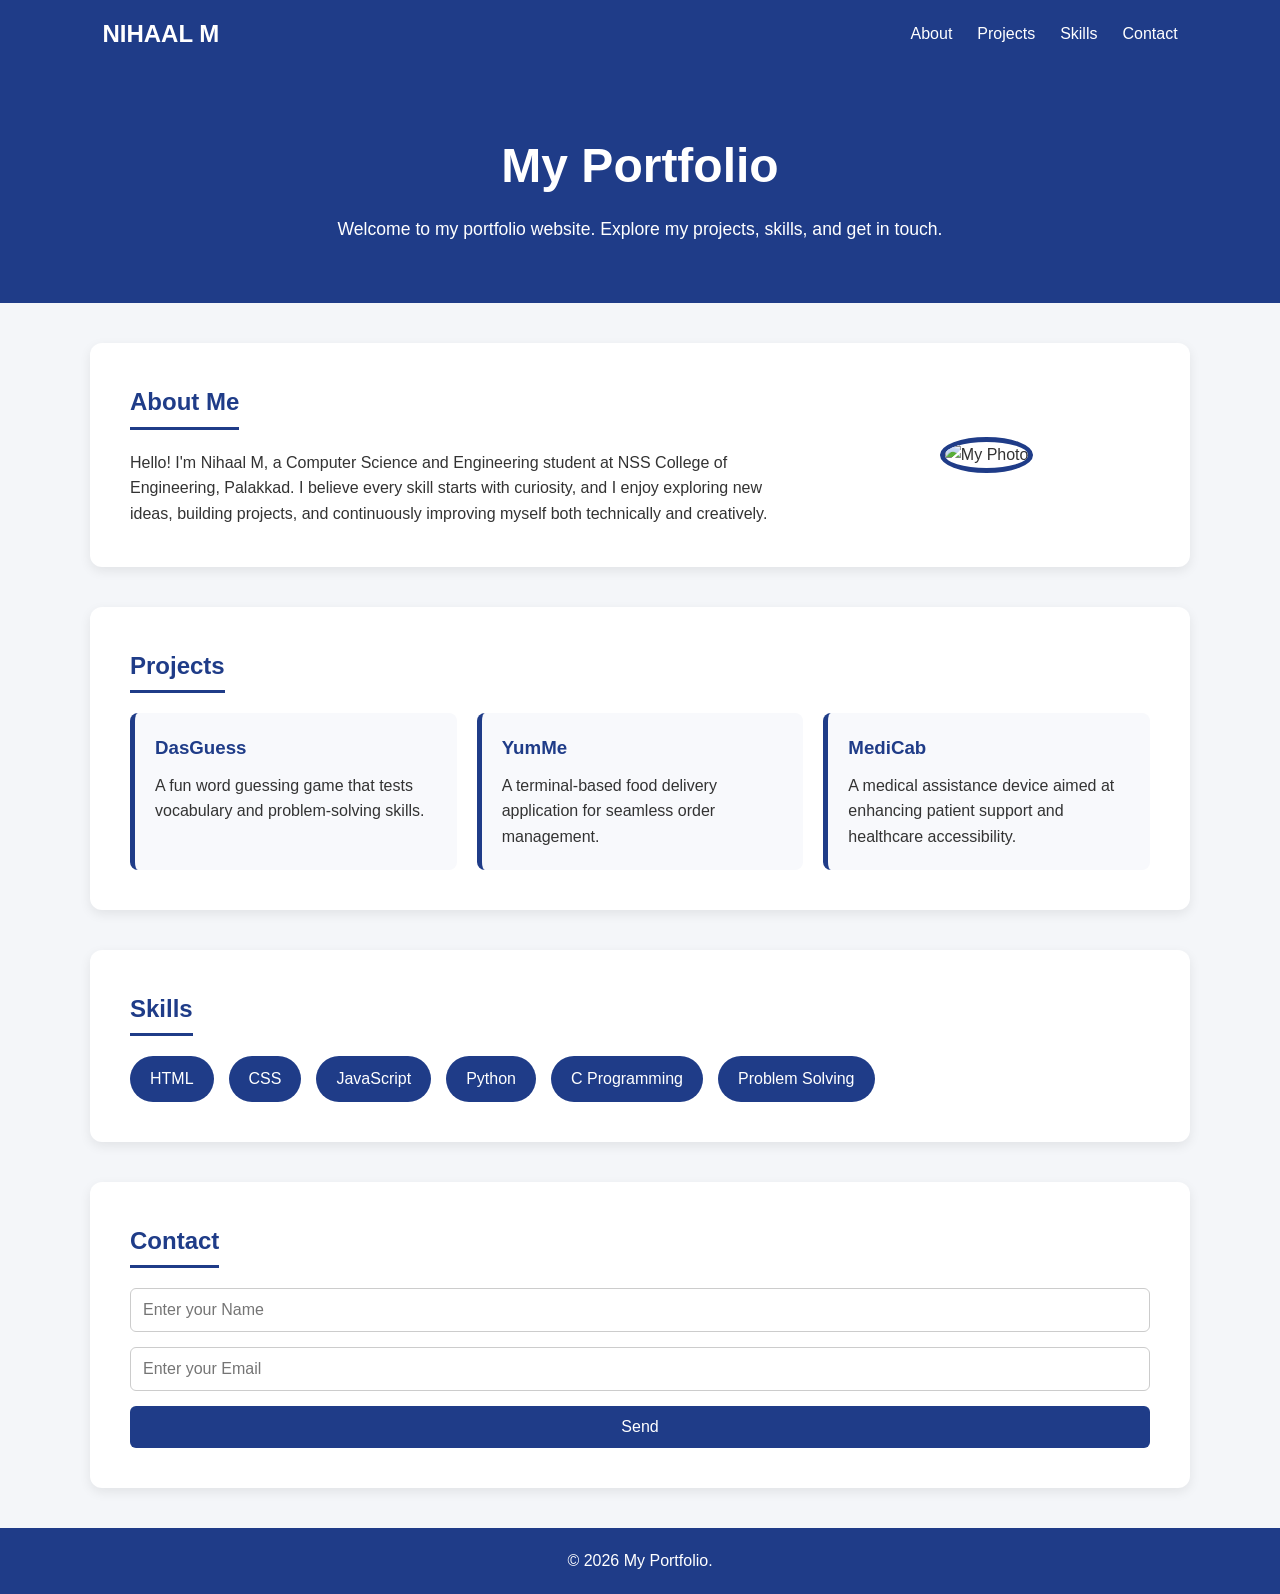
==== index.html @ 8a7f4cd3 "Initial commit" ====
<!DOCTYPE html>
<html lang="en">
<head>
    <meta charset="UTF-8">
    <meta name="viewport" content="width=device-width, initial-scale=1.0">
    <title>My Portfolio</title>
    <link rel="stylesheet" href="style.css">
</head>
<body>

    <!-- Navigation Bar -->
    <nav class="navbar">
        <div class="logo">NIHAAL M</div>

        <div class="menu-toggle" id="menu-toggle">
            ☰
        </div>

        <ul class="nav-links" id="nav-links">
            <li><a href="#about">About</a></li>
            <li><a href="#projects">Projects</a></li>
            <li><a href="#skills">Skills</a></li>
            <li><a href="#contact">Contact</a></li>
        </ul>
    </nav>

    <!-- Header -->
    <header>
        <h1>My Portfolio</h1>
        <p>Welcome to my portfolio website. Explore my projects, skills, and get in touch.</p>
    </header>

    <!-- About -->
    <section id="about">
        <div class="about-content">

            <div class="about-text">
                <h2>About Me</h2>
                <p>
                    Hello! I'm Nihaal M, a Computer Science and Engineering student at NSS College of Engineering, Palakkad.
                    I believe every skill starts with curiosity, and I enjoy exploring new ideas,
                    building projects, and continuously improving myself both technically and creatively.
                </p>
            </div>

            <div class="about-image">
                <img src="https://cdn.pixabay.com/photo/2024/10/03/12/38/lake-9093587_1280.png" alt="My Photo">
            </div>

        </div>
    </section>

    <!-- Projects -->
    <section id="projects">
        <h2>Projects</h2>

        <div class="project-list">

            <div class="project-card">
                <h3>DasGuess</h3>
                <p>
                    A fun word guessing game that tests vocabulary and problem-solving skills.
                </p>
            </div>

            <div class="project-card">
                <h3>YumMe</h3>
                <p>
                    A terminal-based food delivery application for seamless order management.
                </p>
            </div>

            <div class="project-card">
                <h3>MediCab</h3>
                <p>
                    A medical assistance device aimed at enhancing patient support and healthcare accessibility.
                </p>
            </div>

        </div>
    </section>

    <!-- Skills -->
    <section id="skills">
        <h2>Skills</h2>

        <ul class="skills-list">
            <li>HTML</li>
            <li>CSS</li>
            <li>JavaScript</li>
            <li>Python</li>
            <li>C Programming</li>
            <li>Problem Solving</li>
        </ul>
    </section>

    <!-- Contact -->
    <section id="contact">
        <h2>Contact</h2>

        <form id="contactForm">
            <input
                type="text"
                id="name"
                placeholder="Enter your Name"
                required
            >

            <input
                type="email"
                id="email"
                placeholder="Enter your Email"
                required
            >

            <button type="submit">Send</button>
        </form>
    </section>

    <!-- Footer -->
    <footer>
        <p>&copy; 2026 My Portfolio.</p>
    </footer>

    <script>

        // Mobile Navbar Toggle

        const toggleBtn = document.getElementById("menu-toggle");
        const navLinks = document.getElementById("nav-links");

        toggleBtn.addEventListener("click", () => {
            navLinks.classList.toggle("active");
        });

        // Contact Form Alert

        document.getElementById("contactForm")
            .addEventListener("submit", function (e) {

                e.preventDefault();

                const name = document.getElementById("name").value;
                const email = document.getElementById("email").value;

                alert(
                    `Details Submitted Successfully!\n\nName: ${name}\nEmail: ${email}`
                );

                this.reset();
            });

    </script>

</body>
</html>
---- style.css ----
/* Reset */

*{
    margin:0;
    padding:0;
    box-sizing:border-box;
}

/* Smooth Scrolling */

html{
    scroll-behavior:smooth;
}

/* Body */

body{
    font-family:'Segoe UI', Tahoma, Geneva, Verdana, sans-serif;
    background-color:#f4f6f9;
    color:#333;
    line-height:1.6;
}

/* Navbar */

.navbar{
    background:#1f3c88;
    color:white;
    display:flex;
    justify-content:space-between;
    align-items:center;
    padding:15px 8%;
    position:sticky;
    top:0;
    z-index:1000;
}

.logo{
    font-size:1.5rem;
    font-weight:bold;
}

.nav-links{
    list-style:none;
    display:flex;
    gap:25px;
}

.nav-links a{
    text-decoration:none;
    color:white;
    font-weight:500;
    transition:0.3s;
}

.nav-links a:hover{
    color:#dce6ff;
}

.menu-toggle{
    display:none;
    font-size:1.8rem;
    cursor:pointer;
}

/* Header */

header{
    background:#1f3c88;
    color:white;
    text-align:center;
    padding:60px 20px;
}

header h1{
    font-size:3rem;
    margin-bottom:10px;
}

header p{
    font-size:1.1rem;
}

/* Sections */

section{
    max-width:1100px;
    margin:40px auto;
    padding:40px;
    background:white;
    border-radius:12px;
    box-shadow:0 4px 12px rgba(0,0,0,0.08);
}

section h2{
    margin-bottom:20px;
    color:#1f3c88;
    border-bottom:3px solid #1f3c88;
    display:inline-block;
    padding-bottom:5px;
}

/* About */

.about-content{
    display:flex;
    align-items:center;
    justify-content:space-between;
    gap:40px;
}

.about-text{
    flex:2;
}

.about-image{
    flex:1;
    text-align:center;
}

.about-image img{
    width:220px;
    height:220px;
    border-radius:50%;
    object-fit:cover;
    border:5px solid #1f3c88;
}

/* Projects */

.project-list{
    display:flex;
    gap:20px;
    flex-wrap:wrap;
}

.project-card{
    flex:1;
    min-width:250px;
    background:#f8f9fc;
    padding:20px;
    border-left:5px solid #1f3c88;
    border-radius:8px;
    transition:0.3s;
}

.project-card:hover{
    transform:translateY(-5px);
}

.project-card h3{
    margin-bottom:10px;
    color:#1f3c88;
}

/* Skills */

.skills-list{
    list-style:none;
    display:flex;
    flex-wrap:wrap;
    gap:15px;
}

.skills-list li{
    background:#1f3c88;
    color:white;
    padding:10px 20px;
    border-radius:25px;
}

/* Contact */

form{
    display:flex;
    flex-direction:column;
    gap:15px;
}

input{
    padding:12px;
    border:1px solid #ccc;
    border-radius:6px;
    font-size:1rem;
}

button{
    background:#1f3c88;
    color:white;
    border:none;
    padding:12px;
    border-radius:6px;
    cursor:pointer;
    font-size:1rem;
    transition:0.3s;
}

button:hover{
    background:#16306d;
}

/* Footer */

footer{
    text-align:center;
    padding:20px;
    background:#1f3c88;
    color:white;
    margin-top:40px;
}

/* Responsive Design */

@media (max-width:768px){

    .menu-toggle{
        display:block;
    }

    .nav-links{
        display:none;
        position:absolute;
        top:60px;
        left:0;
        width:100%;
        background:#1f3c88;
        flex-direction:column;
        text-align:center;
        padding:20px 0;
        gap:15px;
    }

    .nav-links.active{
        display:flex;
    }

    header h1{
        font-size:2.2rem;
    }

    section{
        margin:20px;
        padding:25px;
    }

    .about-content{
        flex-direction:column;
        text-align:center;
    }

    .about-image img{
        width:180px;
        height:180px;
    }

    .project-list{
        flex-direction:column;
    }

    .project-card{
        width:100%;
    }

    .skills-list{
        justify-content:center;
    }
}
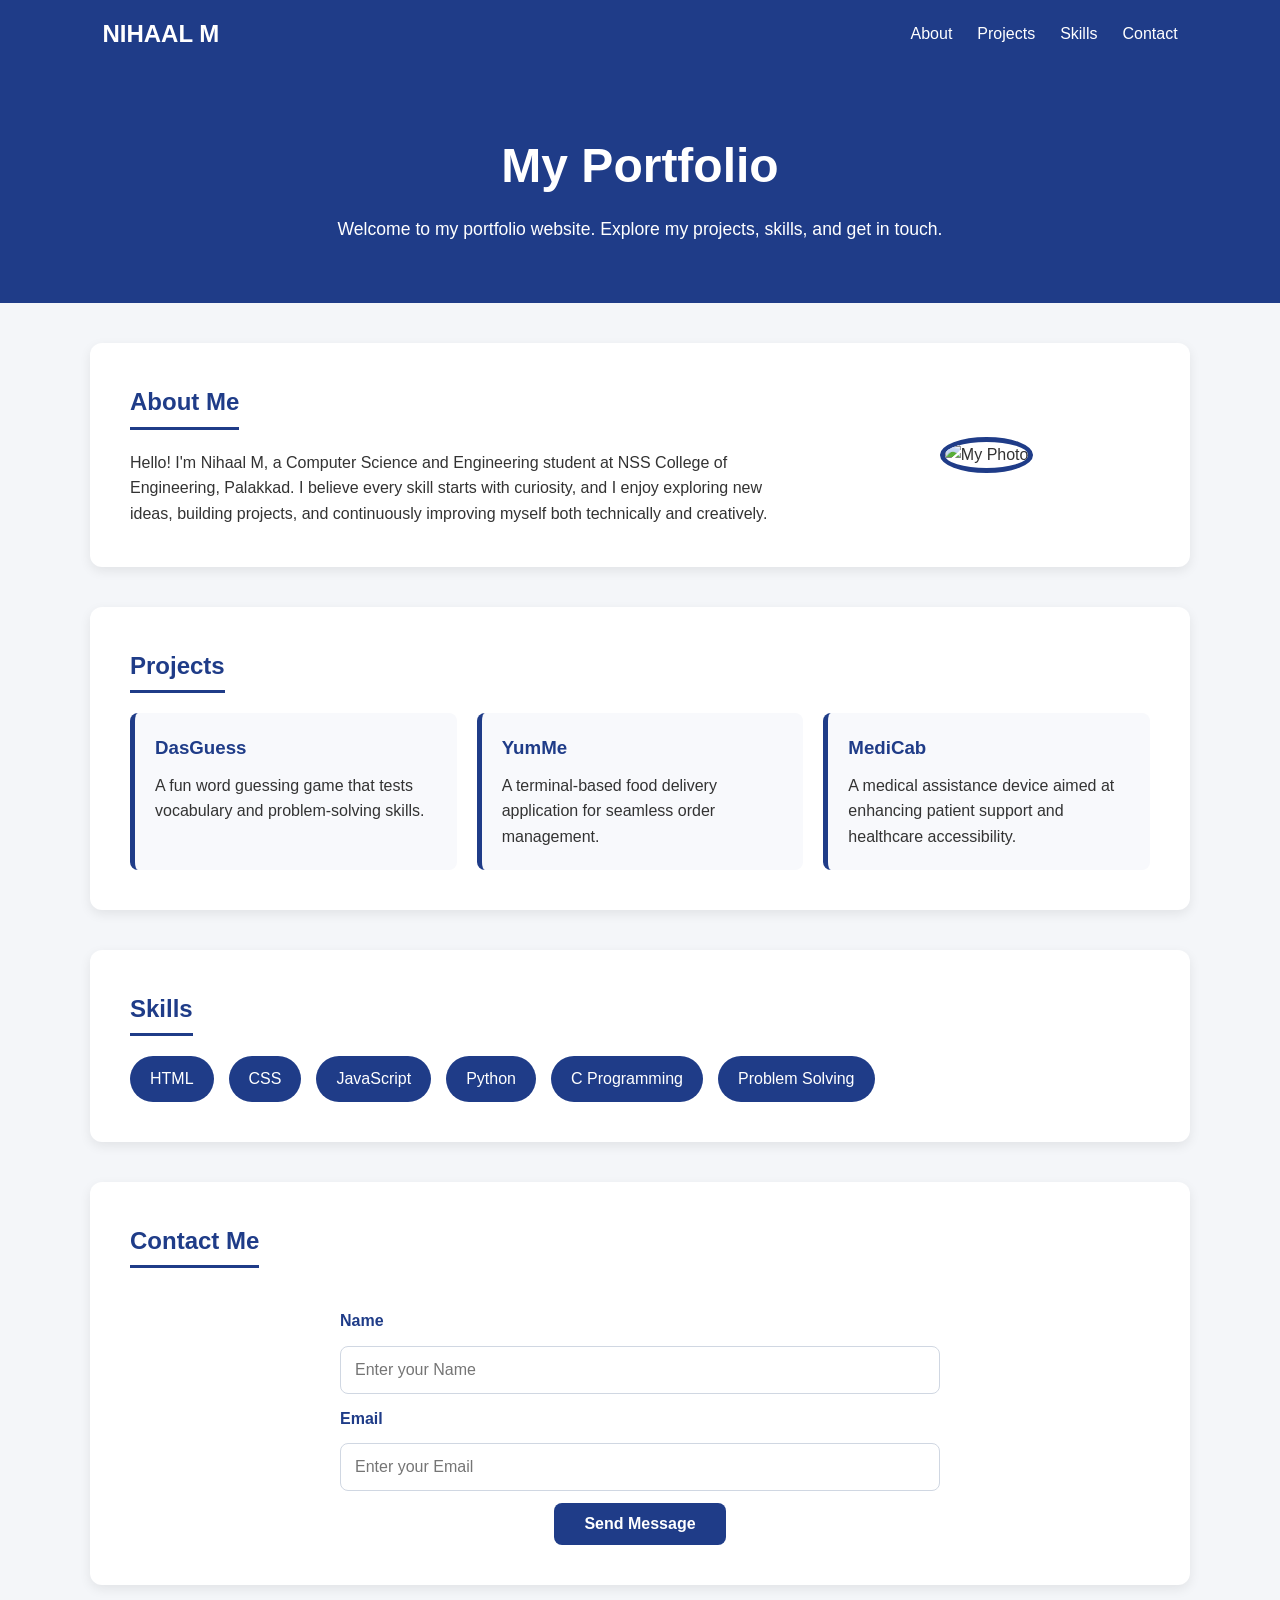
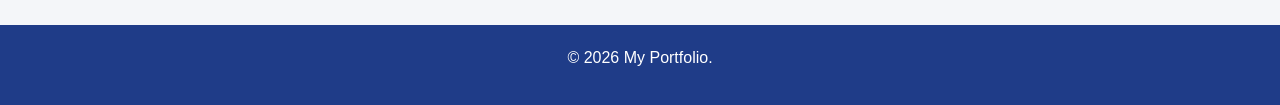
==== commit 8af6fef1: "latest update" ====
--- a/index.html
+++ b/index.html
@@ -5,6 +5,14 @@
     <meta name="viewport" content="width=device-width, initial-scale=1.0">
     <title>My Portfolio</title>
     <link rel="stylesheet" href="style.css">
+
+    <!-- Tailwind CSS -->
+    <script src="https://cdn.tailwindcss.com"></script>
+
+    <!-- React -->
+    <script src="https://unpkg.com/react@18/umd/react.development.js"></script>
+    <script src="https://unpkg.com/react-dom@18/umd/react-dom.development.js"></script>
+    <script src="https://unpkg.com/@babel/standalone/babel.min.js"></script>
 </head>
 <body>
 
@@ -12,9 +20,7 @@
     <nav class="navbar">
         <div class="logo">NIHAAL M</div>
 
-        <div class="menu-toggle" id="menu-toggle">
-            ☰
-        </div>
+        <div class="menu-toggle" id="menu-toggle">☰</div>
 
         <ul class="nav-links" id="nav-links">
             <li><a href="#about">About</a></li>
@@ -33,7 +39,6 @@
     <!-- About -->
     <section id="about">
         <div class="about-content">
-
             <div class="about-text">
                 <h2>About Me</h2>
                 <p>
@@ -46,7 +51,6 @@
             <div class="about-image">
                 <img src="https://cdn.pixabay.com/photo/2024/10/03/12/38/lake-9093587_1280.png" alt="My Photo">
             </div>
-
         </div>
     </section>
 
@@ -55,28 +59,20 @@
         <h2>Projects</h2>
 
         <div class="project-list">
-
             <div class="project-card">
                 <h3>DasGuess</h3>
-                <p>
-                    A fun word guessing game that tests vocabulary and problem-solving skills.
-                </p>
+                <p>A fun word guessing game that tests vocabulary and problem-solving skills.</p>
             </div>
 
             <div class="project-card">
                 <h3>YumMe</h3>
-                <p>
-                    A terminal-based food delivery application for seamless order management.
-                </p>
+                <p>A terminal-based food delivery application for seamless order management.</p>
             </div>
 
             <div class="project-card">
                 <h3>MediCab</h3>
-                <p>
-                    A medical assistance device aimed at enhancing patient support and healthcare accessibility.
-                </p>
+                <p>A medical assistance device aimed at enhancing patient support and healthcare accessibility.</p>
             </div>
-
         </div>
     </section>
 
@@ -96,9 +92,12 @@
 
     <!-- Contact -->
     <section id="contact">
-        <h2>Contact</h2>
+    <h2>Contact Me</h2>
 
+    <div class="contact-container">
         <form id="contactForm">
+
+            <label for="name">Name</label>
             <input
                 type="text"
                 id="name"
@@ -106,6 +105,7 @@
                 required
             >
 
+            <label for="email">Email</label>
             <input
                 type="email"
                 id="email"
@@ -113,19 +113,21 @@
                 required
             >
 
-            <button type="submit">Send</button>
+            <button type="submit" class="contact-btn">
+                Send Message
+            </button>
+
         </form>
-    </section>
+    </div>
+</section>
 
     <!-- Footer -->
     <footer>
         <p>&copy; 2026 My Portfolio.</p>
+        <div id="react-root"></div>
     </footer>
 
     <script>
-
-        // Mobile Navbar Toggle
-
         const toggleBtn = document.getElementById("menu-toggle");
         const navLinks = document.getElementById("nav-links");
 
@@ -133,23 +135,45 @@
             navLinks.classList.toggle("active");
         });
 
-        // Contact Form Alert
+        navLinks.querySelectorAll("a").forEach(link => {
+            link.addEventListener("click", () => {
+                navLinks.classList.remove("active");
+            });
+        });
 
-        document.getElementById("contactForm")
-            .addEventListener("submit", function (e) {
+        document.getElementById("contactForm").addEventListener("submit", function (e) {
+            e.preventDefault();
 
-                e.preventDefault();
+            const name = document.getElementById("name").value;
+            const email = document.getElementById("email").value;
 
-                const name = document.getElementById("name").value;
-                const email = document.getElementById("email").value;
+            alert(`Details Submitted Successfully!\n\nName: ${name}\nEmail: ${email}`);
 
-                alert(
-                    `Details Submitted Successfully!\n\nName: ${name}\nEmail: ${email}`
-                );
+            this.reset();
+        });
+    </script>
 
-                this.reset();
-            });
+    <script type="text/babel">
+        function ReactDemo() {
+            const [count, setCount] = React.useState(0);
 
+            return (
+                <div className="mt-4 inline-flex flex-col items-center gap-2 rounded-xl bg-blue-50 px-4 py-3 shadow-sm">
+                    <p className="text-sm font-medium text-blue-900">
+                        React component added successfully
+                    </p>
+
+                    <button
+                        onClick={() => setCount(count + 1)}
+                        className="rounded-md bg-blue-700 px-4 py-2 text-white shadow-md transition hover:bg-blue-800"
+                    >
+                        React Clicks: {count}
+                    </button>
+                </div>
+            );
+        }
+
+        ReactDOM.createRoot(document.getElementById("react-root")).render(<ReactDemo />);
     </script>
 
 </body>
--- a/style.css
+++ b/style.css
@@ -1,267 +1,291 @@
 /* Reset */
-
-*{
-    margin:0;
-    padding:0;
-    box-sizing:border-box;
+* {
+    margin: 0;
+    padding: 0;
+    box-sizing: border-box;
 }
 
 /* Smooth Scrolling */
-
-html{
-    scroll-behavior:smooth;
-}
-
-/* Body */
-
-body{
-    font-family:'Segoe UI', Tahoma, Geneva, Verdana, sans-serif;
-    background-color:#f4f6f9;
-    color:#333;
-    line-height:1.6;
+html {
+    scroll-behavior: smooth;
+}
+
+/* Body Styling */
+body {
+    font-family: 'Segoe UI', Tahoma, Geneva, Verdana, sans-serif;
+    background-color: #f4f6f9;
+    color: #333;
+    line-height: 1.6;
 }
 
 /* Navbar */
-
-.navbar{
+.navbar {
+    background: #1f3c88;
+    color: white;
+    display: flex;
+    justify-content: space-between;
+    align-items: center;
+    padding: 15px 8%;
+    position: sticky;
+    top: 0;
+    z-index: 1000;
+}
+
+.logo {
+    font-size: 1.5rem;
+    font-weight: bold;
+}
+
+.nav-links {
+    list-style: none;
+    display: flex;
+    gap: 25px;
+}
+
+.nav-links a {
+    text-decoration: none;
+    color: white;
+    font-weight: 500;
+    transition: 0.3s;
+}
+
+.nav-links a:hover {
+    color: #dce6ff;
+}
+
+.menu-toggle {
+    display: none;
+    font-size: 1.8rem;
+    cursor: pointer;
+}
+
+/* Header */
+header {
+    background: #1f3c88;
+    color: white;
+    text-align: center;
+    padding: 60px 20px;
+}
+
+header h1 {
+    font-size: 3rem;
+    margin-bottom: 10px;
+}
+
+header p {
+    font-size: 1.1rem;
+}
+
+/* Sections */
+section {
+    max-width: 1100px;
+    margin: 40px auto;
+    padding: 40px;
+    background: white;
+    border-radius: 12px;
+    box-shadow: 0 4px 12px rgba(0, 0, 0, 0.08);
+}
+
+section h2 {
+    margin-bottom: 20px;
+    color: #1f3c88;
+    border-bottom: 3px solid #1f3c88;
+    display: inline-block;
+    padding-bottom: 5px;
+}
+
+/* About Section */
+.about-content {
+    display: flex;
+    align-items: center;
+    justify-content: space-between;
+    gap: 40px;
+}
+
+.about-text {
+    flex: 2;
+}
+
+.about-image {
+    flex: 1;
+    text-align: center;
+}
+
+.about-image img {
+    width: 220px;
+    height: 220px;
+    border-radius: 50%;
+    object-fit: cover;
+    border: 5px solid #1f3c88;
+}
+
+/* Projects */
+.project-list {
+    display: flex;
+    gap: 20px;
+    flex-wrap: wrap;
+}
+
+.project-card {
+    flex: 1;
+    min-width: 250px;
+    background: #f8f9fc;
+    padding: 20px;
+    border-left: 5px solid #1f3c88;
+    border-radius: 8px;
+    transition: transform 0.3s ease;
+}
+
+.project-card:hover {
+    transform: translateY(-5px);
+}
+
+.project-card h3 {
+    margin-bottom: 10px;
+    color: #1f3c88;
+}
+
+/* Skills */
+.skills-list {
+    display: flex;
+    flex-wrap: wrap;
+    gap: 15px;
+    list-style: none;
+}
+
+.skills-list li {
+    background: #1f3c88;
+    color: white;
+    padding: 10px 20px;
+    border-radius: 25px;
+}
+
+/* Contact Section */
+
+.contact-container{
+    max-width:600px;
+    margin:20px auto 0;
+}
+
+#contact form{
+    display:flex;
+    flex-direction:column;
+    gap:12px;
+}
+
+#contact label{
+    font-weight:600;
+    color:#1f3c88;
+}
+
+#contact input{
+    width:100%;
+    padding: 14px;
+    border:1px solid #d0d7e2;
+    border-radius:8px;
+    font-size:1rem;
+    transition:0.3s;
+}
+
+#contact input:focus{
+    outline:none;
+    border-color:#1f3c88;
+    box-shadow:0 0 8px rgba(31,60,136,0.2);
+}
+
+.contact-btn{
+    width:fit-content;
+    align-self:center;
+
     background:#1f3c88;
     color:white;
-    display:flex;
-    justify-content:space-between;
-    align-items:center;
-    padding:15px 8%;
-    position:sticky;
-    top:0;
-    z-index:1000;
-}
-
-.logo{
-    font-size:1.5rem;
-    font-weight:bold;
-}
-
-.nav-links{
-    list-style:none;
-    display:flex;
-    gap:25px;
-}
-
-.nav-links a{
-    text-decoration:none;
-    color:white;
-    font-weight:500;
-    transition:0.3s;
-}
-
-.nav-links a:hover{
-    color:#dce6ff;
-}
-
-.menu-toggle{
-    display:none;
-    font-size:1.8rem;
-    cursor:pointer;
-}
-
-/* Header */
-
-header{
-    background:#1f3c88;
-    color:white;
-    text-align:center;
-    padding:60px 20px;
-}
-
-header h1{
-    font-size:3rem;
-    margin-bottom:10px;
-}
-
-header p{
-    font-size:1.1rem;
-}
-
-/* Sections */
-
-section{
-    max-width:1100px;
-    margin:40px auto;
-    padding:40px;
-    background:white;
-    border-radius:12px;
-    box-shadow:0 4px 12px rgba(0,0,0,0.08);
-}
-
-section h2{
-    margin-bottom:20px;
-    color:#1f3c88;
-    border-bottom:3px solid #1f3c88;
-    display:inline-block;
-    padding-bottom:5px;
-}
-
-/* About */
-
-.about-content{
-    display:flex;
-    align-items:center;
-    justify-content:space-between;
-    gap:40px;
-}
-
-.about-text{
-    flex:2;
-}
-
-.about-image{
-    flex:1;
-    text-align:center;
-}
-
-.about-image img{
-    width:220px;
-    height:220px;
-    border-radius:50%;
-    object-fit:cover;
-    border:5px solid #1f3c88;
-}
-
-/* Projects */
-
-.project-list{
-    display:flex;
-    gap:20px;
-    flex-wrap:wrap;
-}
-
-.project-card{
-    flex:1;
-    min-width:250px;
-    background:#f8f9fc;
-    padding:20px;
-    border-left:5px solid #1f3c88;
+
+    padding:12px 30px;
+
+    border:none;
     border-radius:8px;
-    transition:0.3s;
-}
-
-.project-card:hover{
-    transform:translateY(-5px);
-}
-
-.project-card h3{
-    margin-bottom:10px;
-    color:#1f3c88;
-}
-
-/* Skills */
-
-.skills-list{
-    list-style:none;
-    display:flex;
-    flex-wrap:wrap;
-    gap:15px;
-}
-
-.skills-list li{
-    background:#1f3c88;
-    color:white;
-    padding:10px 20px;
-    border-radius:25px;
-}
-
-/* Contact */
-
-form{
-    display:flex;
-    flex-direction:column;
-    gap:15px;
-}
-
-input{
-    padding:12px;
-    border:1px solid #ccc;
-    border-radius:6px;
-    font-size:1rem;
-}
-
-button{
-    background:#1f3c88;
-    color:white;
-    border:none;
-    padding:12px;
-    border-radius:6px;
+
     cursor:pointer;
     font-size:1rem;
-    transition:0.3s;
-}
-
-button:hover{
+    font-weight:600;
+
+    transition:all 0.3s ease;
+}
+
+.contact-btn:hover{
     background:#16306d;
+    transform:translateY(-2px);
+}
+
+.contact-btn:active{
+    transform:translateY(0);
 }
 
 /* Footer */
-
-footer{
-    text-align:center;
-    padding:20px;
-    background:#1f3c88;
-    color:white;
-    margin-top:40px;
+footer {
+    text-align: center;
+    padding: 20px;
+    background: #1f3c88;
+    color: white;
+    margin-top: 40px;
+}
+
+/* React root spacing */
+#react-root {
+    margin-top: 14px;
 }
 
 /* Responsive Design */
-
-@media (max-width:768px){
-
-    .menu-toggle{
-        display:block;
-    }
-
-    .nav-links{
-        display:none;
-        position:absolute;
-        top:60px;
-        left:0;
-        width:100%;
-        background:#1f3c88;
-        flex-direction:column;
-        text-align:center;
-        padding:20px 0;
-        gap:15px;
-    }
-
-    .nav-links.active{
-        display:flex;
-    }
-
-    header h1{
-        font-size:2.2rem;
-    }
-
-    section{
-        margin:20px;
-        padding:25px;
-    }
-
-    .about-content{
-        flex-direction:column;
-        text-align:center;
-    }
-
-    .about-image img{
-        width:180px;
-        height:180px;
-    }
-
-    .project-list{
-        flex-direction:column;
-    }
-
-    .project-card{
-        width:100%;
-    }
-
-    .skills-list{
-        justify-content:center;
+@media (max-width: 768px) {
+    .menu-toggle {
+        display: block;
+    }
+
+    .nav-links {
+        display: none;
+        position: absolute;
+        top: 60px;
+        left: 0;
+        width: 100%;
+        background: #1f3c88;
+        flex-direction: column;
+        text-align: center;
+        padding: 20px 0;
+        gap: 15px;
+    }
+
+    .nav-links.active {
+        display: flex;
+    }
+
+    header h1 {
+        font-size: 2.2rem;
+    }
+
+    section {
+        margin: 20px;
+        padding: 25px;
+    }
+
+    .about-content {
+        flex-direction: column;
+        text-align: center;
+    }
+
+    .about-image img {
+        width: 180px;
+        height: 180px;
+    }
+
+    .project-list {
+        flex-direction: column;
+    }
+
+    .project-card {
+        width: 100%;
+    }
+
+    .skills-list {
+        justify-content: center;
     }
 }
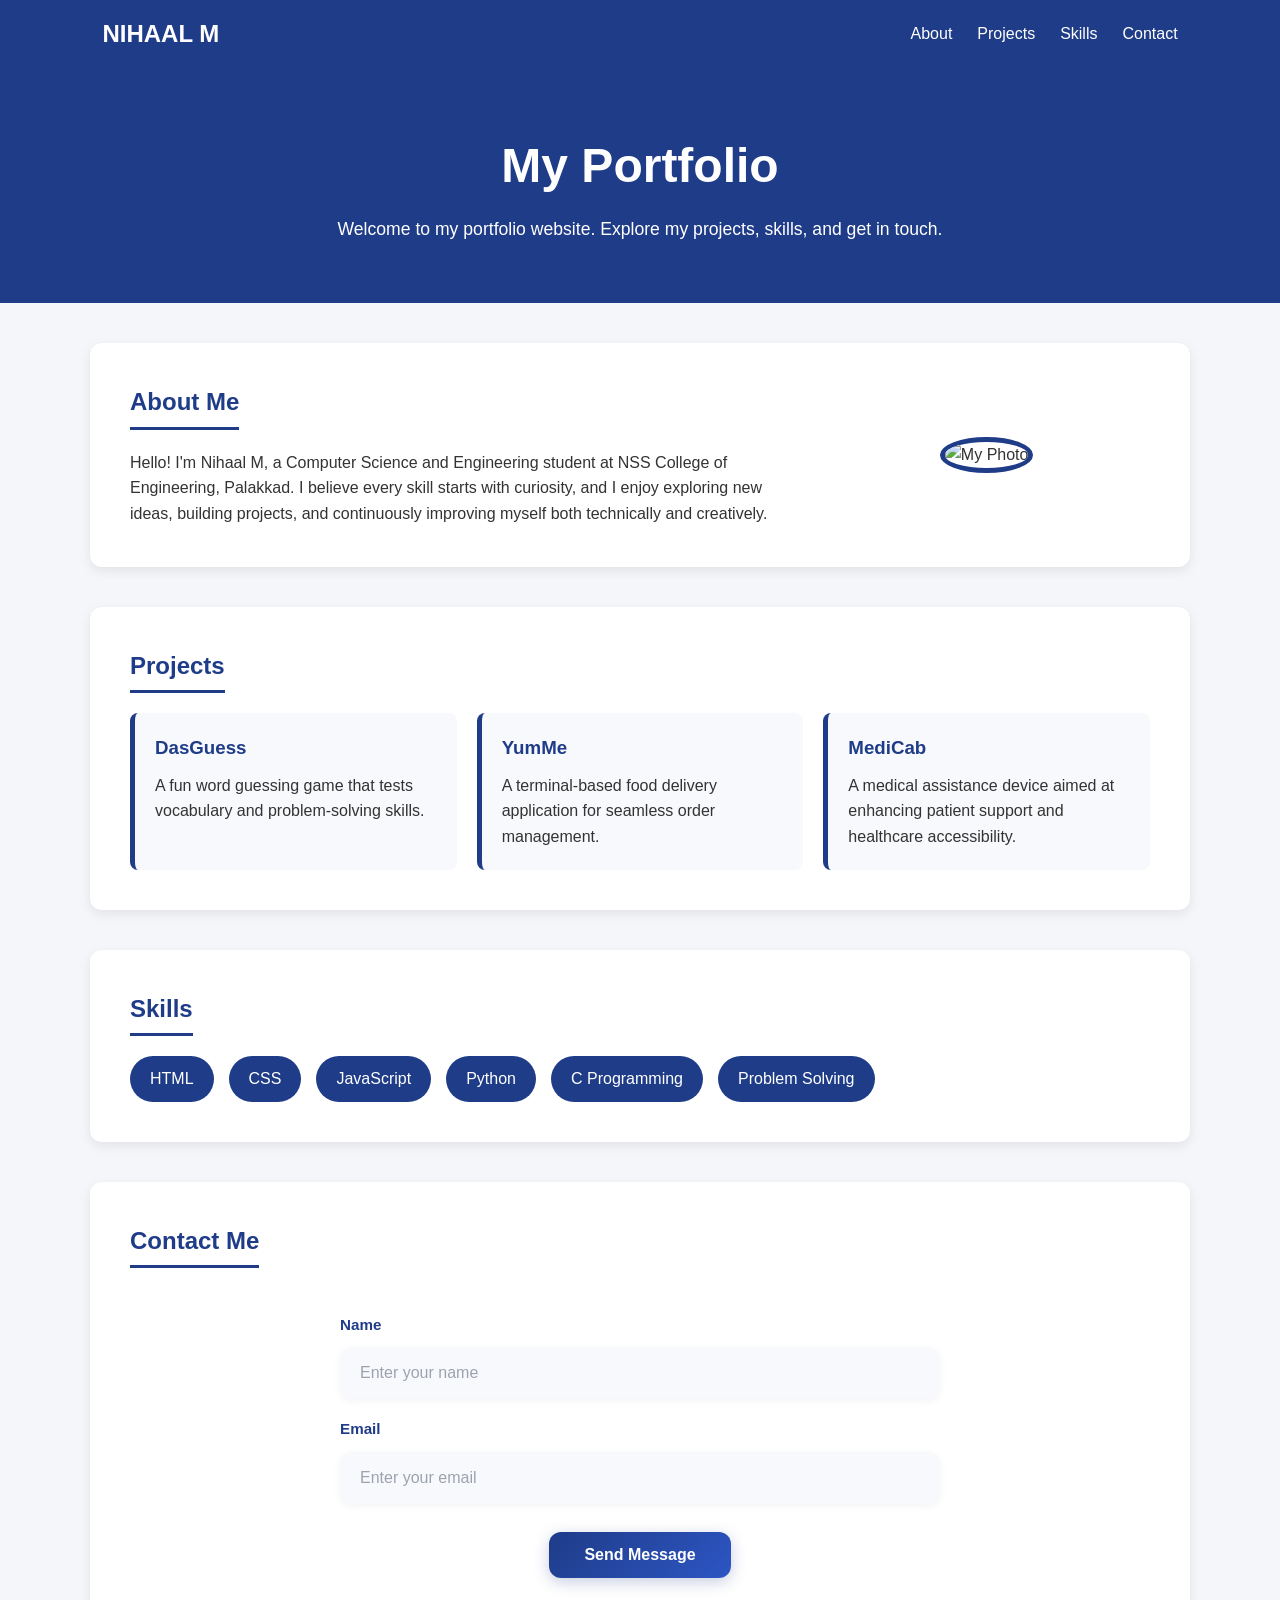
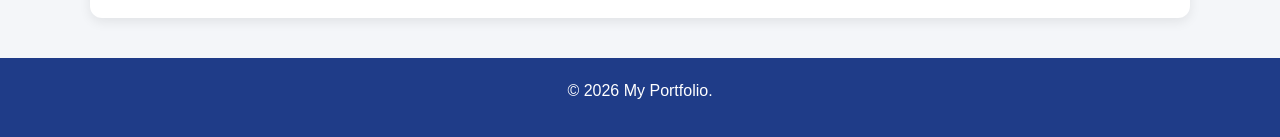
==== commit feacbbb4: "latest update" ====
--- a/index.html
+++ b/index.html
@@ -95,13 +95,14 @@
     <h2>Contact Me</h2>
 
     <div class="contact-container">
+
         <form id="contactForm">
 
             <label for="name">Name</label>
             <input
                 type="text"
                 id="name"
-                placeholder="Enter your Name"
+                placeholder="Enter your name"
                 required
             >
 
@@ -109,17 +110,21 @@
             <input
                 type="email"
                 id="email"
-                placeholder="Enter your Email"
+                placeholder="Enter your email"
                 required
             >
 
-            <button type="submit" class="contact-btn">
+            <button
+                type="submit"
+                class="contact-btn"
+            >
                 Send Message
             </button>
 
         </form>
+
     </div>
-</section>
+    </section>
 
     <!-- Footer -->
     <footer>
--- a/style.css
+++ b/style.css
@@ -162,63 +162,97 @@
 
 /* Contact Section */
 
-.contact-container{
-    max-width:600px;
-    margin:20px auto 0;
-}
-
-#contact form{
-    display:flex;
-    flex-direction:column;
-    gap:12px;
-}
-
-#contact label{
-    font-weight:600;
-    color:#1f3c88;
-}
-
-#contact input{
-    width:100%;
-    padding: 14px;
-    border:1px solid #d0d7e2;
-    border-radius:8px;
-    font-size:1rem;
-    transition:0.3s;
-}
-
-#contact input:focus{
-    outline:none;
-    border-color:#1f3c88;
-    box-shadow:0 0 8px rgba(31,60,136,0.2);
-}
-
-.contact-btn{
-    width:fit-content;
-    align-self:center;
-
-    background:#1f3c88;
-    color:white;
-
-    padding:12px 30px;
-
-    border:none;
-    border-radius:8px;
-
-    cursor:pointer;
-    font-size:1rem;
-    font-weight:600;
-
-    transition:all 0.3s ease;
-}
-
-.contact-btn:hover{
-    background:#16306d;
-    transform:translateY(-2px);
-}
-
-.contact-btn:active{
-    transform:translateY(0);
+.contact-container {
+    max-width: 600px;
+    margin: 25px auto 0;
+}
+
+#contact form {
+    display: flex;
+    flex-direction: column;
+    gap: 18px;
+}
+
+#contact label {
+    font-size: 0.95rem;
+    font-weight: 600;
+    color: #1f3c88;
+    margin-bottom: -8px;
+}
+
+#contact input {
+    width: 100%;
+    padding: 15px 18px;
+    font-size: 1rem;
+
+    border: 2px solid transparent;
+    border-radius: 12px;
+
+    background: #f8f9fc;
+
+    transition: all 0.3s ease;
+
+    box-shadow: 0 2px 8px rgba(0,0,0,0.05);
+}
+
+#contact input::placeholder {
+    color: #9ca3af;
+}
+
+#contact input:hover {
+    background: #ffffff;
+}
+
+#contact input:focus {
+    outline: none;
+
+    background: #ffffff;
+
+    border-color: #1f3c88;
+
+    box-shadow:
+        0 0 0 4px rgba(31,60,136,0.12),
+        0 4px 15px rgba(0,0,0,0.08);
+}
+
+/* Button */
+
+.contact-btn {
+    align-self: center;
+
+    margin-top: 10px;
+
+    padding: 14px 35px;
+
+    background: linear-gradient(
+        135deg,
+        #1f3c88,
+        #2d56c4
+    );
+
+    color: white;
+
+    border: none;
+    border-radius: 12px;
+
+    font-size: 1rem;
+    font-weight: 600;
+
+    cursor: pointer;
+
+    transition: all 0.3s ease;
+
+    box-shadow: 0 4px 15px rgba(31,60,136,0.25);
+}
+
+.contact-btn:hover {
+    transform: translateY(-3px);
+
+    box-shadow: 0 8px 20px rgba(31,60,136,0.35);
+}
+
+.contact-btn:active {
+    transform: translateY(0);
 }
 
 /* Footer */
